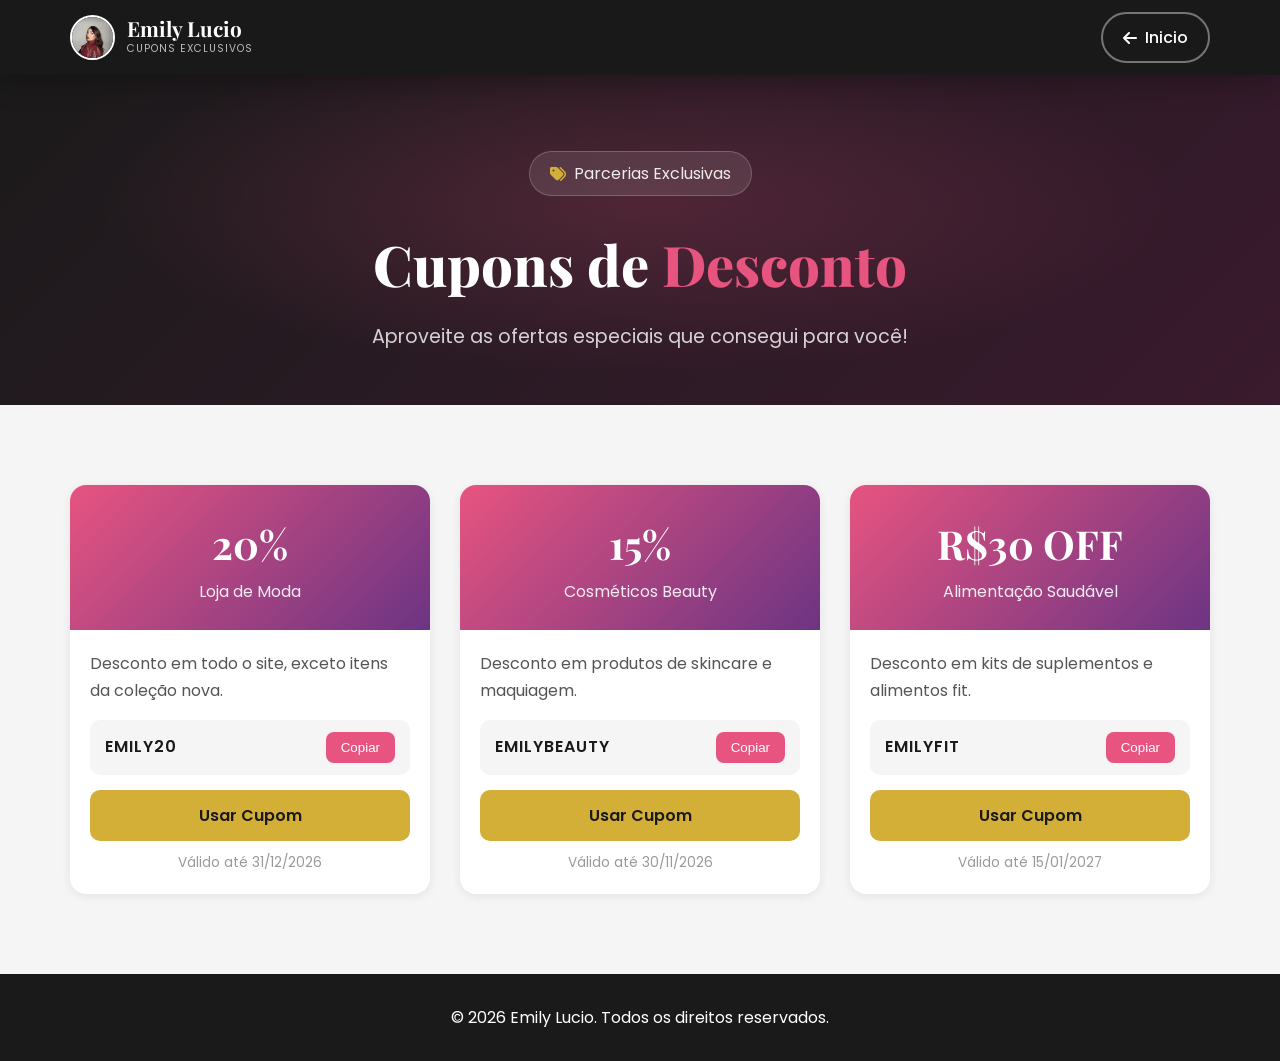
==== cupons.html @ d3d63479 "Versão inicial portfolio influencer" ====
<!DOCTYPE html>
<html lang="pt-BR">
<head>
    <meta charset="UTF-8">
    <meta name="viewport" content="width=device-width, initial-scale=1.0">
    <title>Cupons de Desconto | Emily Lucio</title>
    <meta name="description" content="Aproveite os cupons exclusivos e descontos especiais das marcas parceiras da Emily Lucio.">
    <link rel="preconnect" href="https://fonts.googleapis.com">
    <link rel="preconnect" href="https://fonts.gstatic.com" crossorigin>
    <link href="https://fonts.googleapis.com/css2?family=Playfair+Display:wght@400;500;600;700;800&family=Poppins:wght@300;400;500;600;700&display=swap" rel="stylesheet">
    <link rel="stylesheet" href="https://cdnjs.cloudflare.com/ajax/libs/font-awesome/6.4.0/css/all.min.css">
    <link rel="stylesheet" href="css/cupons.css">
</head>
<body>

    <!-- ==================== HEADER ==================== -->
    <header class="header" id="header">
        <div class="container header-container">
            <a href="index.html" class="logo">
                <img src="img/perfil.JPG" alt="Emily Lucio" class="logo-img">
                <div class="logo-text">
                    <span class="logo-name">Emily Lucio</span>
                    <span class="logo-tagline">Cupons Exclusivos</span>
                </div>
            </a>
            <a href="index.html" class="btn-voltar">
                <i class="fa-solid fa-arrow-left"></i> Inicio
            </a>
        </div>
    </header>

    <!-- ==================== HERO ==================== -->
    <section class="hero-cupons">
        <div class="hero-overlay"></div>
        <div class="container hero-content">
            <div class="hero-badge">
                <i class="fa-solid fa-tags"></i> Parcerias Exclusivas
            </div>
            <h1 class="hero-title">Cupons de <span>Desconto</span></h1>
            <p class="hero-subtitle">Aproveite as ofertas especiais que consegui para você!</p>
        </div>
    </section>

    <!-- ==================== LISTA DE CUPONS ==================== -->
    <section class="section-cupons">
        <div class="container">
            <div class="cupons-grid" id="cuponsGrid">
                <!-- Os cards serão gerados via JavaScript -->
            </div>
        </div>
    </section>

    <!-- ==================== FOOTER ==================== -->
    <footer class="footer">
        <div class="container">
            <p>&copy; 2026 Emily Lucio. Todos os direitos reservados.</p>
        </div>
    </footer>

    <!-- ==================== MODAL DE CUPOM ==================== -->
    <div class="modal-overlay" id="modalOverlay">
        <div class="modal-content">
            <button class="modal-close" id="modalClose">&times;</button>
            <div class="modal-body" id="modalBody"></div>
        </div>
    </div>

    <script src="js/cupons.js"></script>
</body>
</html>
---- css/cupons.css ----
:root {
    --primary: #E75480;
    --secondary: #6C3483;
    --accent: #D4AF37;
    --dark: #1A1A1A;
    --gray: #F5F5F5;
    --white: #FFFFFF;
    --shadow-sm: 0 2px 10px rgba(0,0,0,0.08);
    --shadow-md: 0 5px 25px rgba(0,0,0,0.12);
    --shadow-lg: 0 15px 50px rgba(0,0,0,0.18);
    --transition: all 0.3s cubic-bezier(0.4,0,0.2,1);
    --border-radius: 16px;
}

* { margin:0; padding:0; box-sizing:border-box; }
html { scroll-behavior:smooth; }
body { font-family:'Poppins',sans-serif; background:var(--gray); color:var(--dark); line-height:1.7; overflow-x:hidden; }

/* Header */
.header { position:fixed; top:0; left:0; width:100%; z-index:1000; background:rgba(26,26,26,0.97); backdrop-filter:blur(20px); padding:12px 0; box-shadow:0 5px 30px rgba(0,0,0,0.3); }
.header-container { display:flex; align-items:center; justify-content:space-between; max-width:1200px; margin:0 auto; padding:0 30px; }
.logo { display:flex; align-items:center; gap:12px; text-decoration:none; }
.logo-img { width:45px; height:45px; border-radius:50%; object-fit:cover; border:2px solid var(--white); }
.logo-text { display:flex; flex-direction:column; }
.logo-name { font-family:'Playfair Display',serif; font-weight:700; font-size:1.3rem; color:var(--white); line-height:1.1; }
.logo-tagline { font-size:0.65rem; color:rgba(255,255,255,0.7); text-transform:uppercase; letter-spacing:1px; }
.btn-voltar { color:var(--white); text-decoration:none; font-weight:500; padding:10px 20px; border-radius:50px; border:2px solid rgba(255,255,255,0.4); transition:var(--transition); display:inline-flex; align-items:center; gap:8px; }
.btn-voltar:hover { background:var(--primary); border-color:var(--primary); }

/* Hero */
.hero-cupons { position:relative; min-height:45vh; display:flex; align-items:center; justify-content:center; background:linear-gradient(135deg, #1A1A1A 0%, #3A1A2E 100%); overflow:hidden; padding-top:100px; }
.hero-overlay { position:absolute; inset:0; background:radial-gradient(ellipse at center, rgba(231,84,128,0.2) 0%, transparent 60%); }
.hero-content { position:relative; z-index:2; text-align:center; padding:0 30px; }
.hero-badge { display:inline-flex; align-items:center; gap:8px; background:rgba(255,255,255,0.1); border:1px solid rgba(255,255,255,0.2); padding:8px 20px; border-radius:50px; color:rgba(255,255,255,0.9); margin-bottom:20px; }
.hero-badge i { color:var(--accent); }
.hero-title { font-family:'Playfair Display',serif; font-weight:800; font-size:3.5rem; color:var(--white); margin-bottom:10px; }
.hero-title span { color:var(--primary); }
.hero-subtitle { color:rgba(255,255,255,0.8); font-size:1.2rem; }

/* Lista de cupons */
.section-cupons { padding:80px 0; }
.cupons-grid { display:grid; grid-template-columns:repeat(auto-fill, minmax(300px,1fr)); gap:30px; max-width:1200px; margin:0 auto; padding:0 30px; }

/* Card de cupom */
.cupom-card { background:var(--white); border-radius:var(--border-radius); overflow:hidden; box-shadow:var(--shadow-sm); transition:var(--transition); cursor:pointer; position:relative; }
.cupom-card:hover { transform:translateY(-8px); box-shadow:var(--shadow-lg); }
.cupom-header { background:linear-gradient(135deg, var(--primary), var(--secondary)); padding:25px 20px; text-align:center; color:var(--white); }
.cupom-header .cupom-desconto { font-family:'Playfair Display',serif; font-size:2.5rem; font-weight:700; }
.cupom-header .cupom-loja { font-size:1rem; opacity:0.9; }
.cupom-body { padding:20px; }
.cupom-descricao { color:#555; margin-bottom:15px; }
.cupom-codigo { background:var(--gray); padding:12px 15px; border-radius:10px; display:flex; justify-content:space-between; align-items:center; margin-bottom:15px; }
.cupom-codigo span { font-weight:600; letter-spacing:1px; }
.btn-copiar { background:var(--primary); color:var(--white); border:none; padding:8px 15px; border-radius:8px; cursor:pointer; transition:var(--transition); font-weight:500; }
.btn-copiar:hover { background:var(--secondary); }
.btn-usar { display:block; text-align:center; background:var(--accent); color:var(--dark); padding:12px; border-radius:10px; text-decoration:none; font-weight:600; transition:var(--transition); }
.btn-usar:hover { background:#c9a932; }

/* Validade */
.cupom-validade { font-size:0.85rem; color:#999; text-align:center; margin-top:10px; }

/* Modal */
.modal-overlay { position:fixed; inset:0; background:rgba(0,0,0,0.7); z-index:2000; display:flex; align-items:center; justify-content:center; opacity:0; visibility:hidden; transition:opacity 0.3s, visibility 0.3s; }
.modal-overlay.active { opacity:1; visibility:visible; }
.modal-content { background:var(--white); border-radius:var(--border-radius); max-width:500px; width:90%; max-height:80vh; overflow-y:auto; padding:40px 30px; position:relative; transform:translateY(20px); transition:transform 0.3s; }
.modal-overlay.active .modal-content { transform:translateY(0); }
.modal-close { position:absolute; top:15px; right:20px; background:none; border:none; font-size:2rem; color:#999; cursor:pointer; }
.modal-body h2 { text-align:center; margin-bottom:15px; font-family:'Playfair Display',serif; }
.modal-body p { color:#555; margin-bottom:15px; }
.modal-codigo { text-align:center; background:var(--gray); padding:15px; border-radius:10px; font-weight:600; font-size:1.2rem; letter-spacing:2px; margin-bottom:20px; }

/* Footer */
.footer { background:var(--dark); color:var(--white); padding:30px 0; text-align:center; }

/* Responsivo */
@media (max-width:768px) {
    .hero-title { font-size:2.5rem; }
    .cupons-grid { grid-template-columns:1fr; }
}
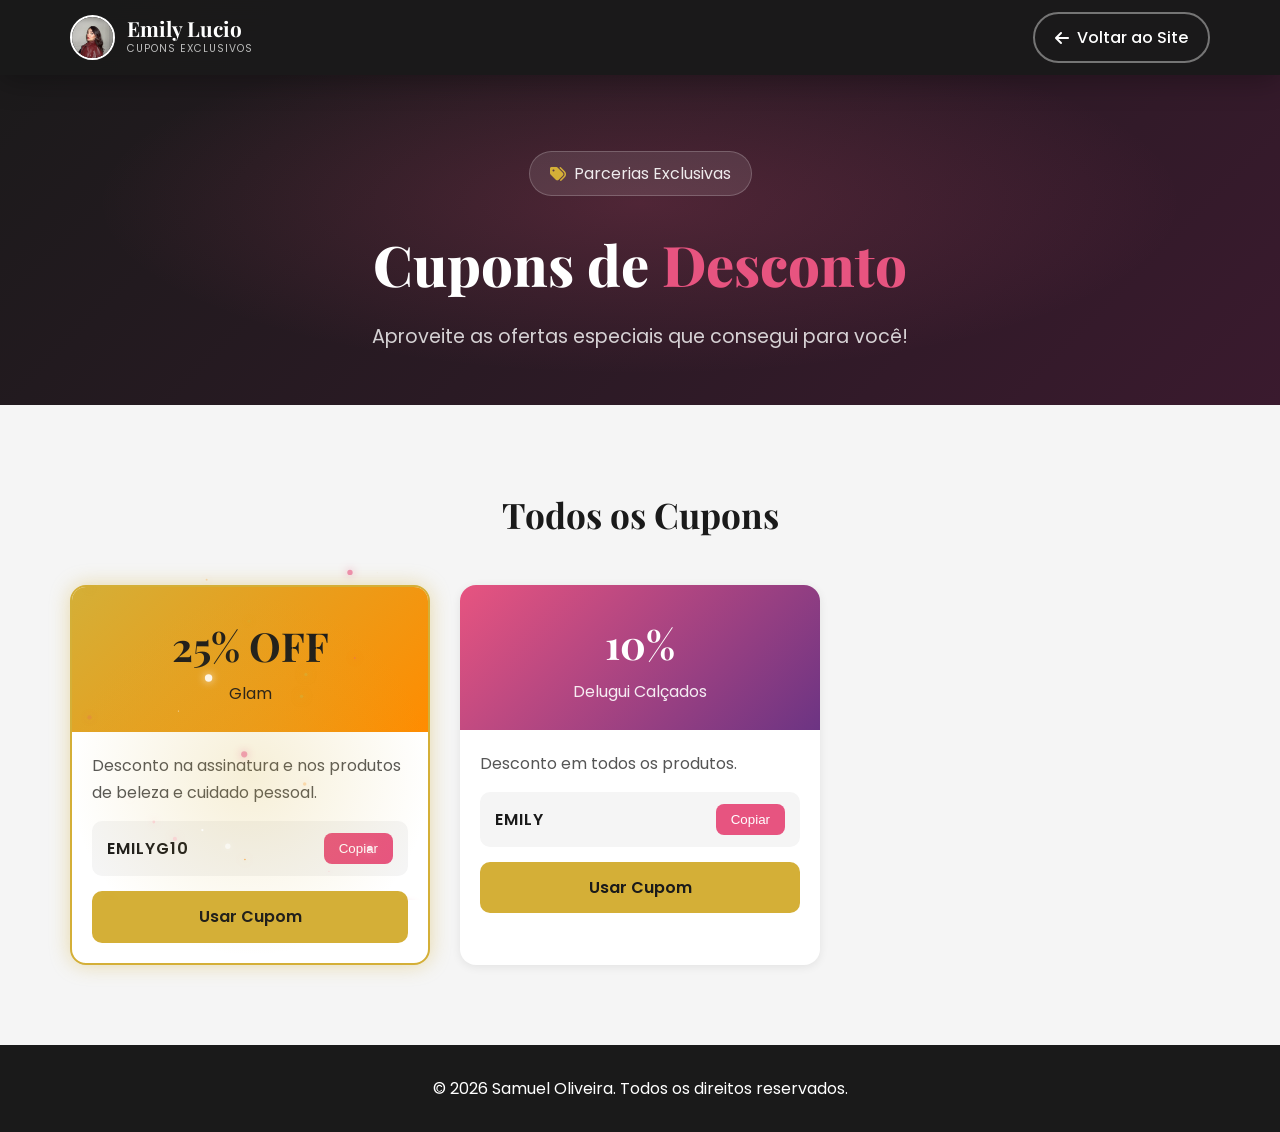
==== commit 0b381597: "Atualização visual" ====
--- a/cupons.html
+++ b/cupons.html
@@ -24,7 +24,7 @@
                 </div>
             </a>
             <a href="index.html" class="btn-voltar">
-                <i class="fa-solid fa-arrow-left"></i> Inicio
+                <i class="fa-solid fa-arrow-left"></i> Voltar ao Site
             </a>
         </div>
     </header>
@@ -44,6 +44,7 @@
     <!-- ==================== LISTA DE CUPONS ==================== -->
     <section class="section-cupons">
         <div class="container">
+            <h2 class="section-titulo">Todos os Cupons</h2>
             <div class="cupons-grid" id="cuponsGrid">
                 <!-- Os cards serão gerados via JavaScript -->
             </div>
@@ -53,7 +54,7 @@
     <!-- ==================== FOOTER ==================== -->
     <footer class="footer">
         <div class="container">
-            <p>&copy; 2026 Emily Lucio. Todos os direitos reservados.</p>
+            <p>&copy; 2026 Samuel Oliveira. Todos os direitos reservados.</p>
         </div>
     </footer>
 
@@ -65,6 +66,9 @@
         </div>
     </div>
 
+    <!-- Canvas para partículas do destaque -->
+    <canvas id="particulasDestaqueCanvas"></canvas>
+
     <script src="js/cupons.js"></script>
 </body>
 </html>
--- a/css/cupons.css
+++ b/css/cupons.css
@@ -37,8 +37,11 @@
 .hero-title span { color:var(--primary); }
 .hero-subtitle { color:rgba(255,255,255,0.8); font-size:1.2rem; }
 
-/* Lista de cupons */
+/* Seção de cupons */
 .section-cupons { padding:80px 0; }
+.section-titulo { text-align:center; font-family:'Playfair Display',serif; font-weight:700; font-size:2.2rem; margin-bottom:40px; }
+
+/* Grade de cupons */
 .cupons-grid { display:grid; grid-template-columns:repeat(auto-fill, minmax(300px,1fr)); gap:30px; max-width:1200px; margin:0 auto; padding:0 30px; }
 
 /* Card de cupom */
@@ -55,9 +58,58 @@
 .btn-copiar:hover { background:var(--secondary); }
 .btn-usar { display:block; text-align:center; background:var(--accent); color:var(--dark); padding:12px; border-radius:10px; text-decoration:none; font-weight:600; transition:var(--transition); }
 .btn-usar:hover { background:#c9a932; }
+.cupom-validade { font-size:0.85rem; color:#999; text-align:center; margin-top:10px; }
 
-/* Validade */
-.cupom-validade { font-size:0.85rem; color:#999; text-align:center; margin-top:10px; }
+/* ========== CUPOM EM DESTAQUE ========== */
+.cupom-card.destaque {
+    border: 2px solid var(--accent);
+    box-shadow: 0 0 20px rgba(212, 175, 55, 0.4);
+    animation: brilhoDestaque 3s ease-in-out infinite;
+    position: relative;
+}
+
+.cupom-card.destaque::before {
+    content: '';
+    position: absolute;
+    top: 0;
+    left: 0;
+    width: 100%;
+    height: 100%;
+    background: radial-gradient(circle, rgba(212, 175, 55, 0.2) 0%, transparent 70%);
+    pointer-events: none;
+    animation: girarBrilho 8s linear infinite;
+}
+
+.cupom-card.destaque .cupom-header {
+    background: linear-gradient(135deg, var(--accent), #FF8C00);
+    color: var(--dark);
+}
+
+.cupom-card.destaque .cupom-desconto,
+.cupom-card.destaque .cupom-loja {
+    color: var(--dark);
+}
+
+@keyframes brilhoDestaque {
+    0%, 100% { box-shadow: 0 0 20px rgba(212, 175, 55, 0.4); }
+    50% { box-shadow: 0 0 40px rgba(212, 175, 55, 0.8); }
+}
+
+@keyframes girarBrilho {
+    from { transform: rotate(0deg); }
+    to { transform: rotate(360deg); }
+}
+
+/* Canvas de partículas */
+#particulasDestaqueCanvas {
+    position: fixed;
+    top: 0;
+    left: 0;
+    width: 100%;
+    height: 100%;
+    pointer-events: none;
+    z-index: 1000;
+}
 
 /* Modal */
 .modal-overlay { position:fixed; inset:0; background:rgba(0,0,0,0.7); z-index:2000; display:flex; align-items:center; justify-content:center; opacity:0; visibility:hidden; transition:opacity 0.3s, visibility 0.3s; }
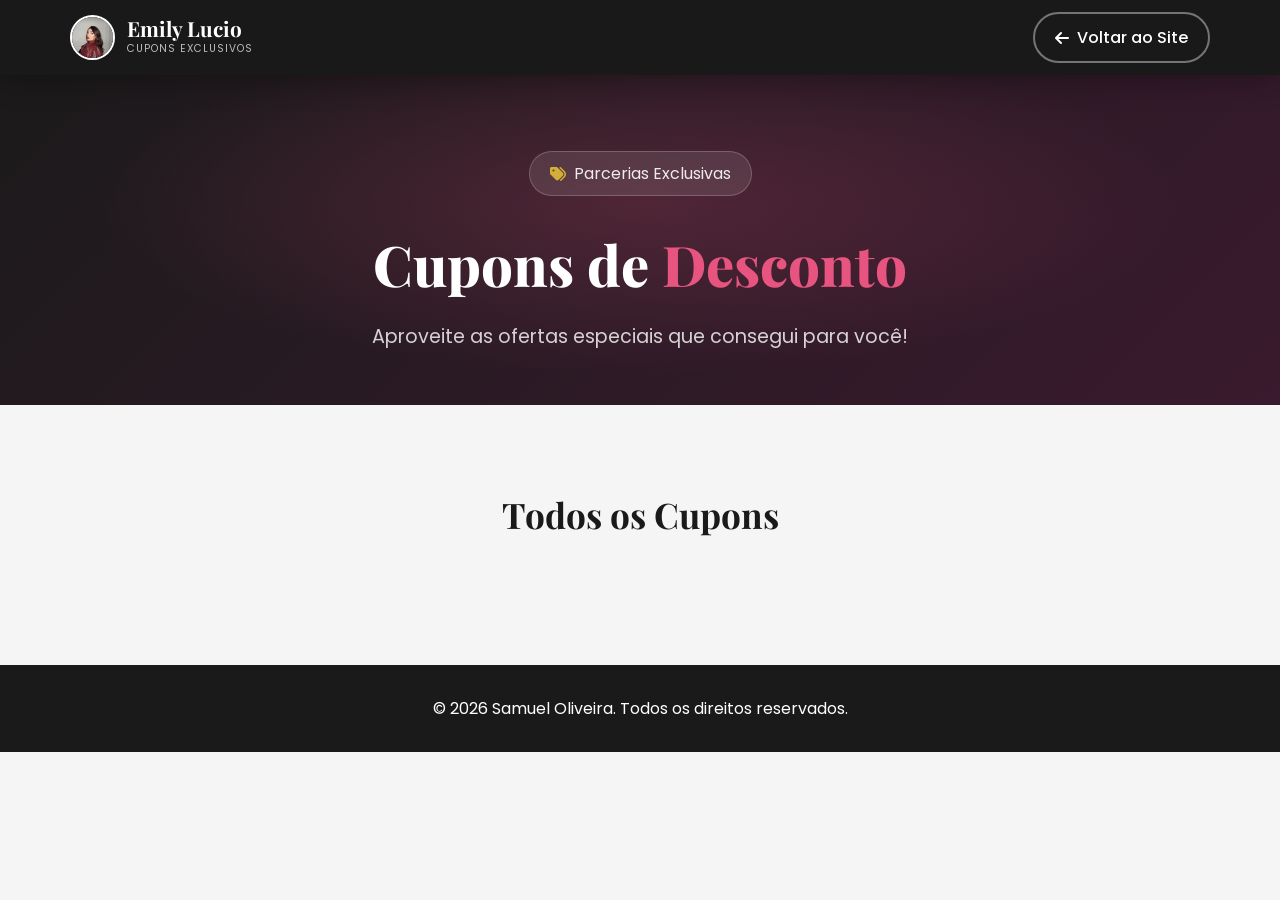
==== commit cc9b1c1c: "ajuste de dados." ====
--- a/cupons.html
+++ b/cupons.html
@@ -70,5 +70,6 @@
     <canvas id="particulasDestaqueCanvas"></canvas>
 
     <script src="js/cupons.js"></script>
+    <script src="js/dados.js"></script>
 </body>
 </html>
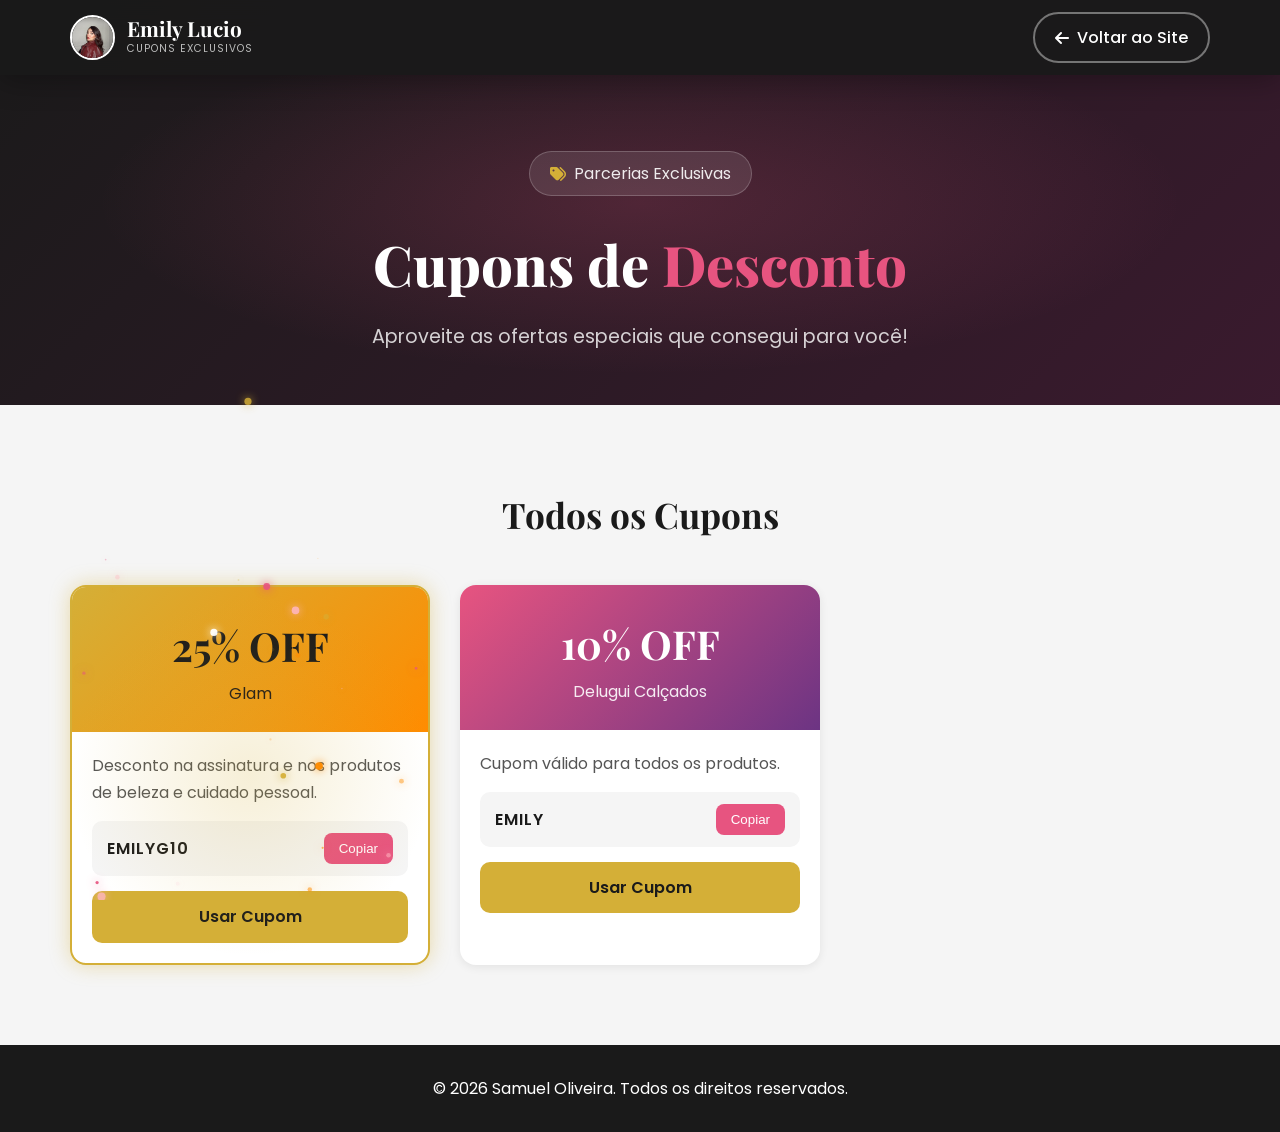
==== commit ebc97274: "ajuste de dados 2." ====
--- a/cupons.html
+++ b/cupons.html
@@ -69,7 +69,8 @@
     <!-- Canvas para partículas do destaque -->
     <canvas id="particulasDestaqueCanvas"></canvas>
 
+    <script src="js/dados.js"></script>
     <script src="js/cupons.js"></script>
-    <script src="js/dados.js"></script>
+   
 </body>
 </html>
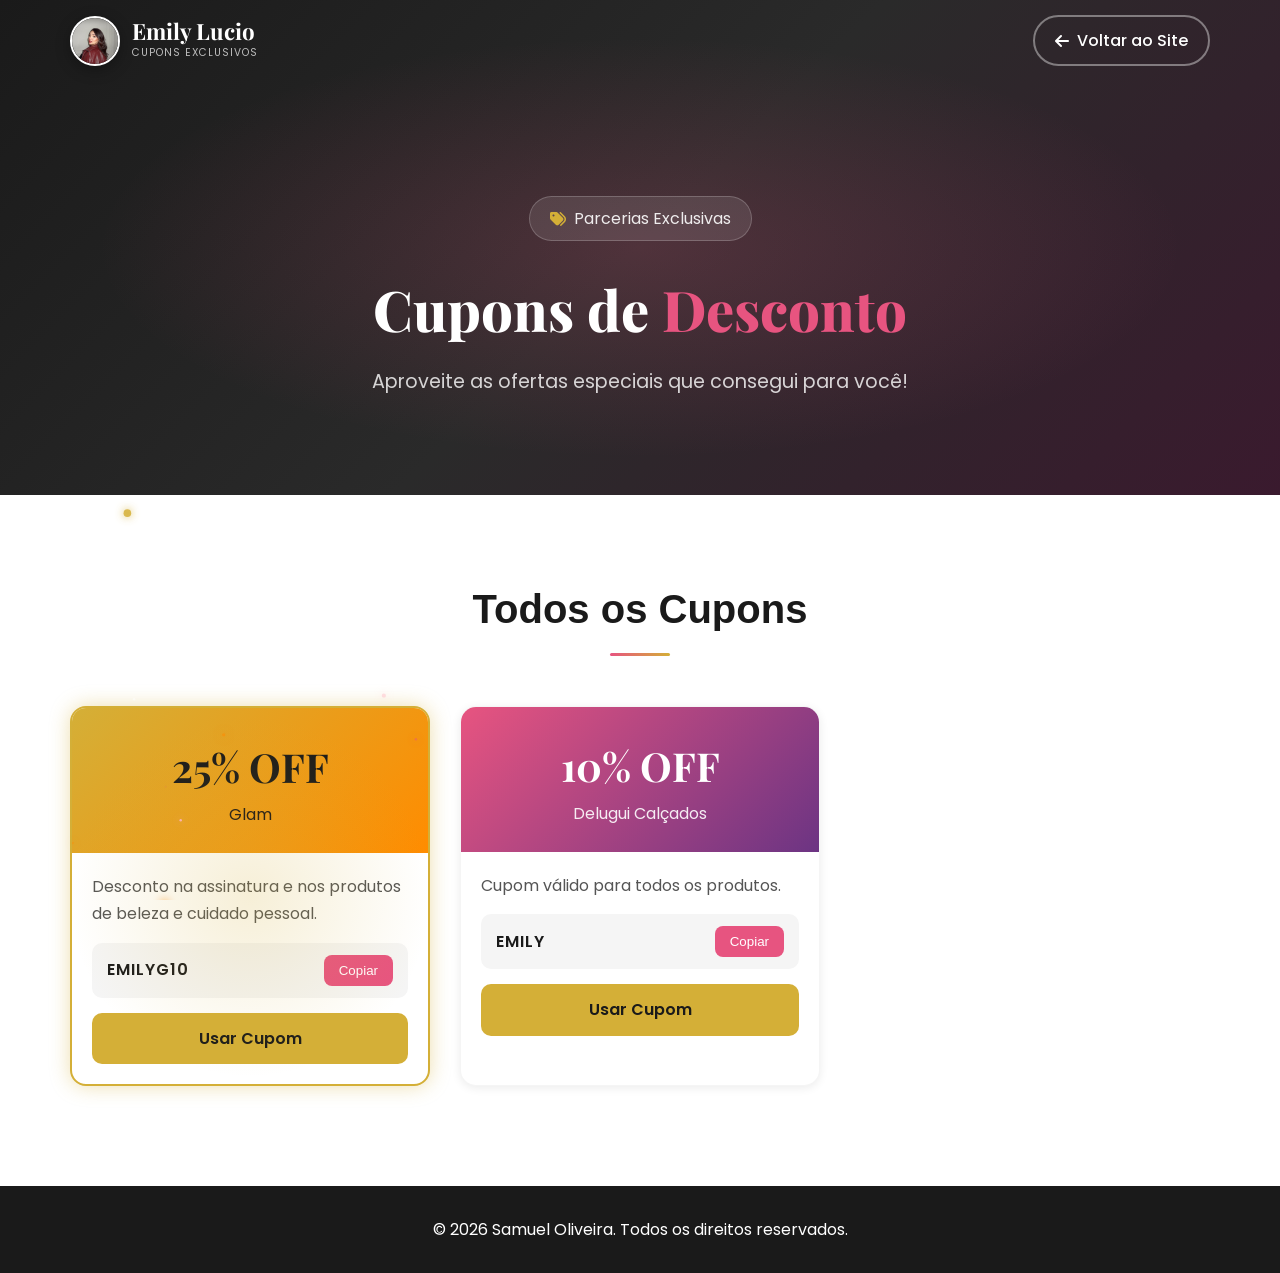
==== commit e64b0d10: "ajuste de dados 3." ====
--- a/cupons.html
+++ b/cupons.html
@@ -69,8 +69,8 @@
     <!-- Canvas para partículas do destaque -->
     <canvas id="particulasDestaqueCanvas"></canvas>
 
+    <!-- Scripts -->
     <script src="js/dados.js"></script>
     <script src="js/cupons.js"></script>
-   
 </body>
 </html>
--- a/css/cupons.css
+++ b/css/cupons.css
@@ -13,46 +13,159 @@
 }
 
 * { margin:0; padding:0; box-sizing:border-box; }
-html { scroll-behavior:smooth; }
-body { font-family:'Poppins',sans-serif; background:var(--gray); color:var(--dark); line-height:1.7; overflow-x:hidden; }
+html { scroll-behavior:smooth; scroll-padding-top:80px; }
+body { font-family:'Poppins',sans-serif; background:var(--white); color:var(--dark); line-height:1.7; overflow-x:hidden; }
 
 /* Header */
-.header { position:fixed; top:0; left:0; width:100%; z-index:1000; background:rgba(26,26,26,0.97); backdrop-filter:blur(20px); padding:12px 0; box-shadow:0 5px 30px rgba(0,0,0,0.3); }
+.header {
+    position:fixed;
+    top:0;
+    left:0;
+    width:100%;
+    z-index:1000;
+    background:transparent;
+    padding:15px 0;
+    transition:var(--transition);
+}
+.header.scrolled {
+    background:rgba(26,26,26,0.97);
+    backdrop-filter:blur(20px);
+    padding:8px 0;
+    box-shadow:0 5px 30px rgba(0,0,0,0.3);
+}
 .header-container { display:flex; align-items:center; justify-content:space-between; max-width:1200px; margin:0 auto; padding:0 30px; }
 .logo { display:flex; align-items:center; gap:12px; text-decoration:none; }
-.logo-img { width:45px; height:45px; border-radius:50%; object-fit:cover; border:2px solid var(--white); }
+.logo-img { width:50px; height:50px; border-radius:50%; object-fit:cover; border:2px solid var(--white); box-shadow:0 4px 15px rgba(0,0,0,0.3); transition:var(--transition); }
+.header.scrolled .logo-img { width:40px; height:40px; }
 .logo-text { display:flex; flex-direction:column; }
-.logo-name { font-family:'Playfair Display',serif; font-weight:700; font-size:1.3rem; color:var(--white); line-height:1.1; }
+.logo-name { font-family:'Playfair Display',serif; font-weight:700; font-size:1.4rem; color:var(--white); line-height:1.1; }
 .logo-tagline { font-size:0.65rem; color:rgba(255,255,255,0.7); text-transform:uppercase; letter-spacing:1px; }
-.btn-voltar { color:var(--white); text-decoration:none; font-weight:500; padding:10px 20px; border-radius:50px; border:2px solid rgba(255,255,255,0.4); transition:var(--transition); display:inline-flex; align-items:center; gap:8px; }
+.btn-voltar {
+    color:var(--white);
+    text-decoration:none;
+    font-weight:500;
+    padding:10px 20px;
+    border-radius:50px;
+    border:2px solid rgba(255,255,255,0.4);
+    transition:var(--transition);
+    display:inline-flex;
+    align-items:center;
+    gap:8px;
+}
 .btn-voltar:hover { background:var(--primary); border-color:var(--primary); }
 
-/* Hero */
-.hero-cupons { position:relative; min-height:45vh; display:flex; align-items:center; justify-content:center; background:linear-gradient(135deg, #1A1A1A 0%, #3A1A2E 100%); overflow:hidden; padding-top:100px; }
-.hero-overlay { position:absolute; inset:0; background:radial-gradient(ellipse at center, rgba(231,84,128,0.2) 0%, transparent 60%); }
+/* Hero escuro (igual ao portfólio) */
+.hero-cupons {
+    position:relative;
+    min-height:55vh;
+    display:flex;
+    align-items:center;
+    justify-content:center;
+    background: linear-gradient(135deg, #1A1A1A 0%, #2A2A2A 50%, #3A1A2E 100%);
+    overflow:hidden;
+    padding-top:100px;
+}
+.hero-overlay {
+    position:absolute;
+    inset:0;
+    background: radial-gradient(ellipse at center, rgba(231,84,128,0.2) 0%, transparent 60%);
+    pointer-events:none;
+}
 .hero-content { position:relative; z-index:2; text-align:center; padding:0 30px; }
-.hero-badge { display:inline-flex; align-items:center; gap:8px; background:rgba(255,255,255,0.1); border:1px solid rgba(255,255,255,0.2); padding:8px 20px; border-radius:50px; color:rgba(255,255,255,0.9); margin-bottom:20px; }
+.hero-badge {
+    display:inline-flex;
+    align-items:center;
+    gap:8px;
+    background:rgba(255,255,255,0.1);
+    border:1px solid rgba(255,255,255,0.2);
+    padding:8px 20px;
+    border-radius:50px;
+    color:rgba(255,255,255,0.9);
+    margin-bottom:20px;
+}
 .hero-badge i { color:var(--accent); }
 .hero-title { font-family:'Playfair Display',serif; font-weight:800; font-size:3.5rem; color:var(--white); margin-bottom:10px; }
 .hero-title span { color:var(--primary); }
 .hero-subtitle { color:rgba(255,255,255,0.8); font-size:1.2rem; }
 
-/* Seção de cupons */
-.section-cupons { padding:80px 0; }
-.section-titulo { text-align:center; font-family:'Playfair Display',serif; font-weight:700; font-size:2.2rem; margin-bottom:40px; }
+/* Seção de cupons (fundo branco) */
+.section-cupons {
+    padding: 80px 0 100px;
+    background: var(--white);
+}
+.section-titulo {
+    text-align:center;
+    color: var(--dark);
+    font-size: 2.5rem;
+    margin-bottom: 50px;
+    position: relative;
+    animation: flutuarTitulo 4s ease-in-out infinite;
+}
+.section-titulo::after {
+    content: '';
+    display: block;
+    width: 60px;
+    height: 3px;
+    background: linear-gradient(90deg, var(--primary), var(--accent));
+    border-radius: 2px;
+    margin: 10px auto 0;
+}
+
+@keyframes flutuarTitulo {
+    0%,100% { transform: translateY(0); }
+    50% { transform: translateY(-8px); }
+}
 
 /* Grade de cupons */
 .cupons-grid { display:grid; grid-template-columns:repeat(auto-fill, minmax(300px,1fr)); gap:30px; max-width:1200px; margin:0 auto; padding:0 30px; }
 
 /* Card de cupom */
-.cupom-card { background:var(--white); border-radius:var(--border-radius); overflow:hidden; box-shadow:var(--shadow-sm); transition:var(--transition); cursor:pointer; position:relative; }
-.cupom-card:hover { transform:translateY(-8px); box-shadow:var(--shadow-lg); }
-.cupom-header { background:linear-gradient(135deg, var(--primary), var(--secondary)); padding:25px 20px; text-align:center; color:var(--white); }
+.cupom-card {
+    background: var(--white);
+    border-radius: var(--border-radius);
+    overflow:hidden;
+    box-shadow: var(--shadow-sm);
+    transition: var(--transition);
+    cursor:pointer;
+    position:relative;
+    border: 1px solid rgba(0,0,0,0.04);
+    animation: aparecerCard 0.8s ease both;
+    animation-delay: calc(var(--i, 0) * 0.1s);
+}
+
+@keyframes aparecerCard {
+    from { opacity:0; transform: translateY(40px); }
+    to { opacity:1; transform: translateY(0); }
+}
+
+.cupom-card:hover {
+    transform: translateY(-8px);
+    box-shadow: var(--shadow-lg);
+}
+
+.cupom-header {
+    background: linear-gradient(135deg, var(--primary), var(--secondary));
+    padding:25px 20px;
+    text-align:center;
+    color: var(--white);
+    transition: transform 0.5s;
+}
+.cupom-card:hover .cupom-header {
+    transform: scale(1.05);
+}
 .cupom-header .cupom-desconto { font-family:'Playfair Display',serif; font-size:2.5rem; font-weight:700; }
 .cupom-header .cupom-loja { font-size:1rem; opacity:0.9; }
 .cupom-body { padding:20px; }
 .cupom-descricao { color:#555; margin-bottom:15px; }
-.cupom-codigo { background:var(--gray); padding:12px 15px; border-radius:10px; display:flex; justify-content:space-between; align-items:center; margin-bottom:15px; }
+.cupom-codigo {
+    background: var(--gray);
+    padding:12px 15px;
+    border-radius:10px;
+    display:flex;
+    justify-content:space-between;
+    align-items:center;
+    margin-bottom:15px;
+}
 .cupom-codigo span { font-weight:600; letter-spacing:1px; }
 .btn-copiar { background:var(--primary); color:var(--white); border:none; padding:8px 15px; border-radius:8px; cursor:pointer; transition:var(--transition); font-weight:500; }
 .btn-copiar:hover { background:var(--secondary); }
@@ -60,14 +173,14 @@
 .btn-usar:hover { background:#c9a932; }
 .cupom-validade { font-size:0.85rem; color:#999; text-align:center; margin-top:10px; }
 
-/* ========== CUPOM EM DESTAQUE ========== */
+/* Destaque */
 .cupom-card.destaque {
     border: 2px solid var(--accent);
     box-shadow: 0 0 20px rgba(212, 175, 55, 0.4);
     animation: brilhoDestaque 3s ease-in-out infinite;
     position: relative;
-}
-
+    z-index: 1;
+}
 .cupom-card.destaque::before {
     content: '';
     position: absolute;
@@ -79,12 +192,10 @@
     pointer-events: none;
     animation: girarBrilho 8s linear infinite;
 }
-
 .cupom-card.destaque .cupom-header {
     background: linear-gradient(135deg, var(--accent), #FF8C00);
     color: var(--dark);
 }
-
 .cupom-card.destaque .cupom-desconto,
 .cupom-card.destaque .cupom-loja {
     color: var(--dark);
@@ -128,4 +239,5 @@
 @media (max-width:768px) {
     .hero-title { font-size:2.5rem; }
     .cupons-grid { grid-template-columns:1fr; }
+    .section-titulo { font-size:2rem; }
 }
